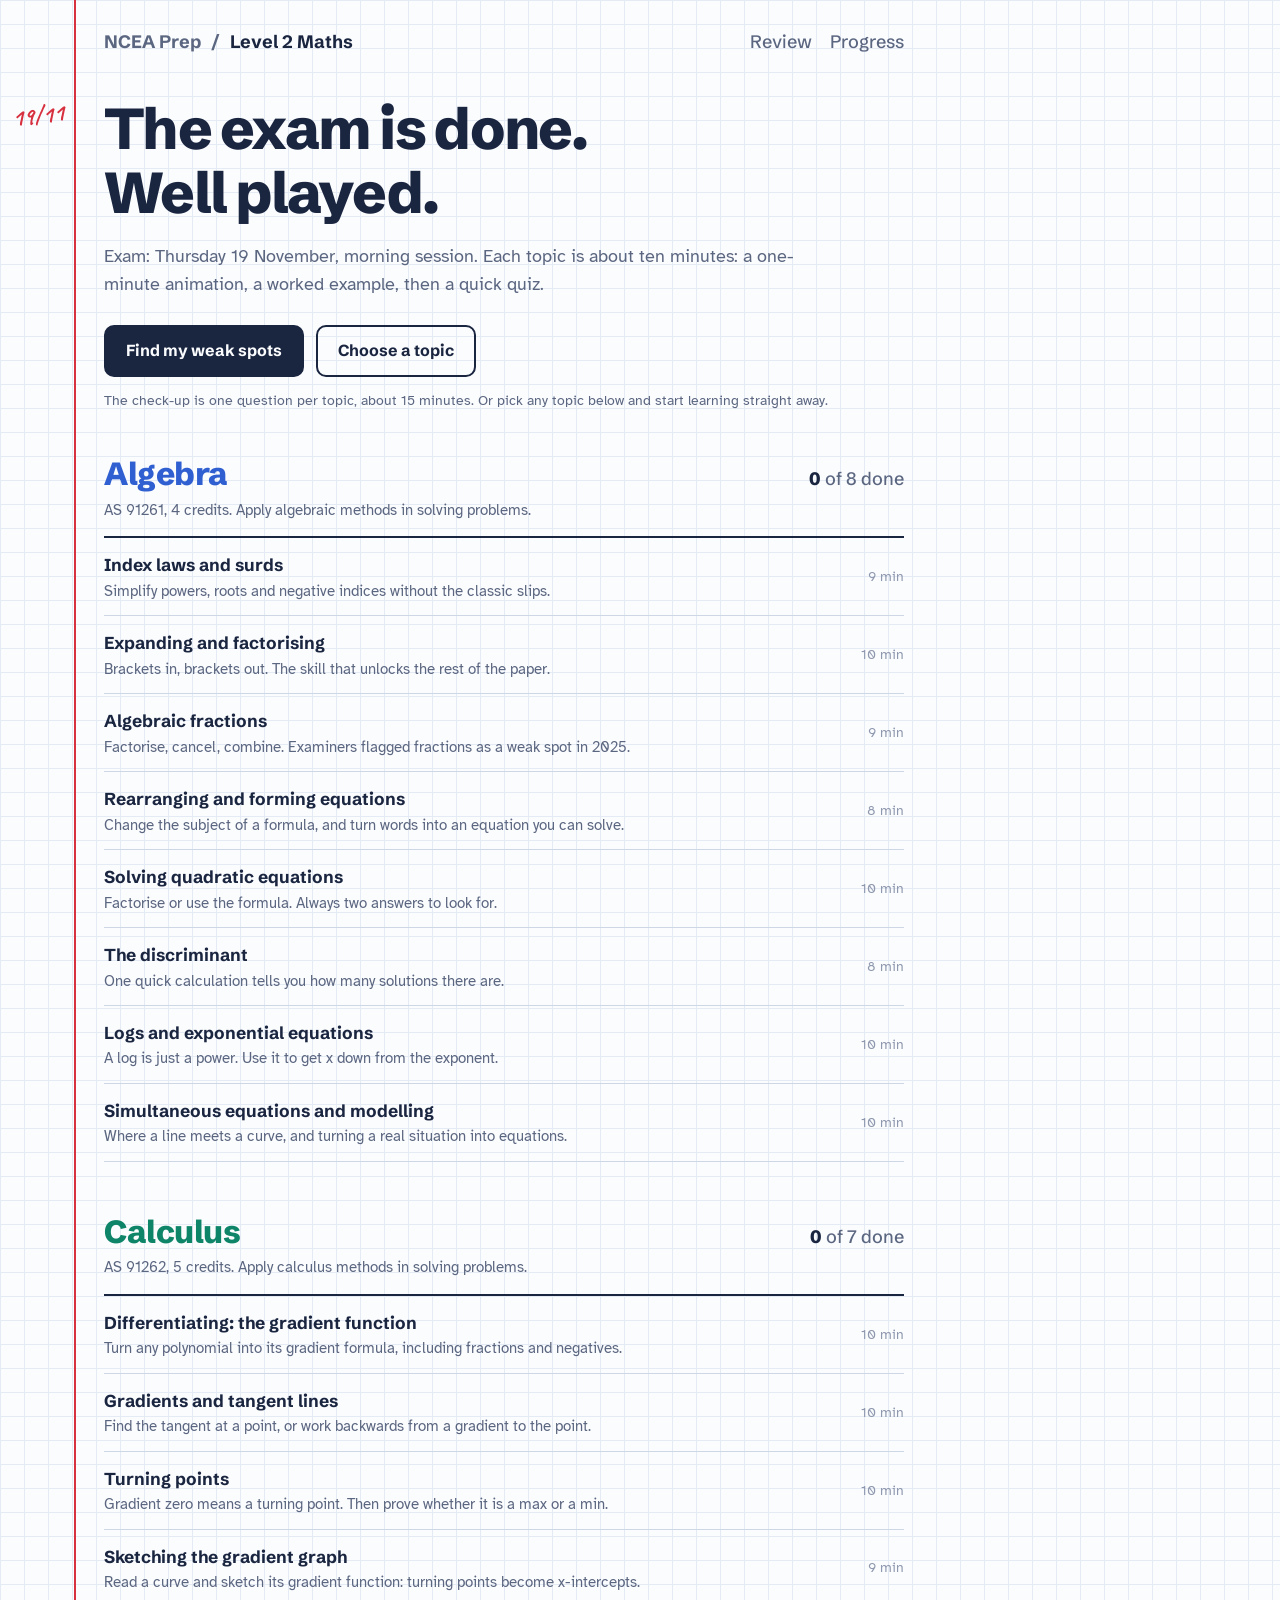
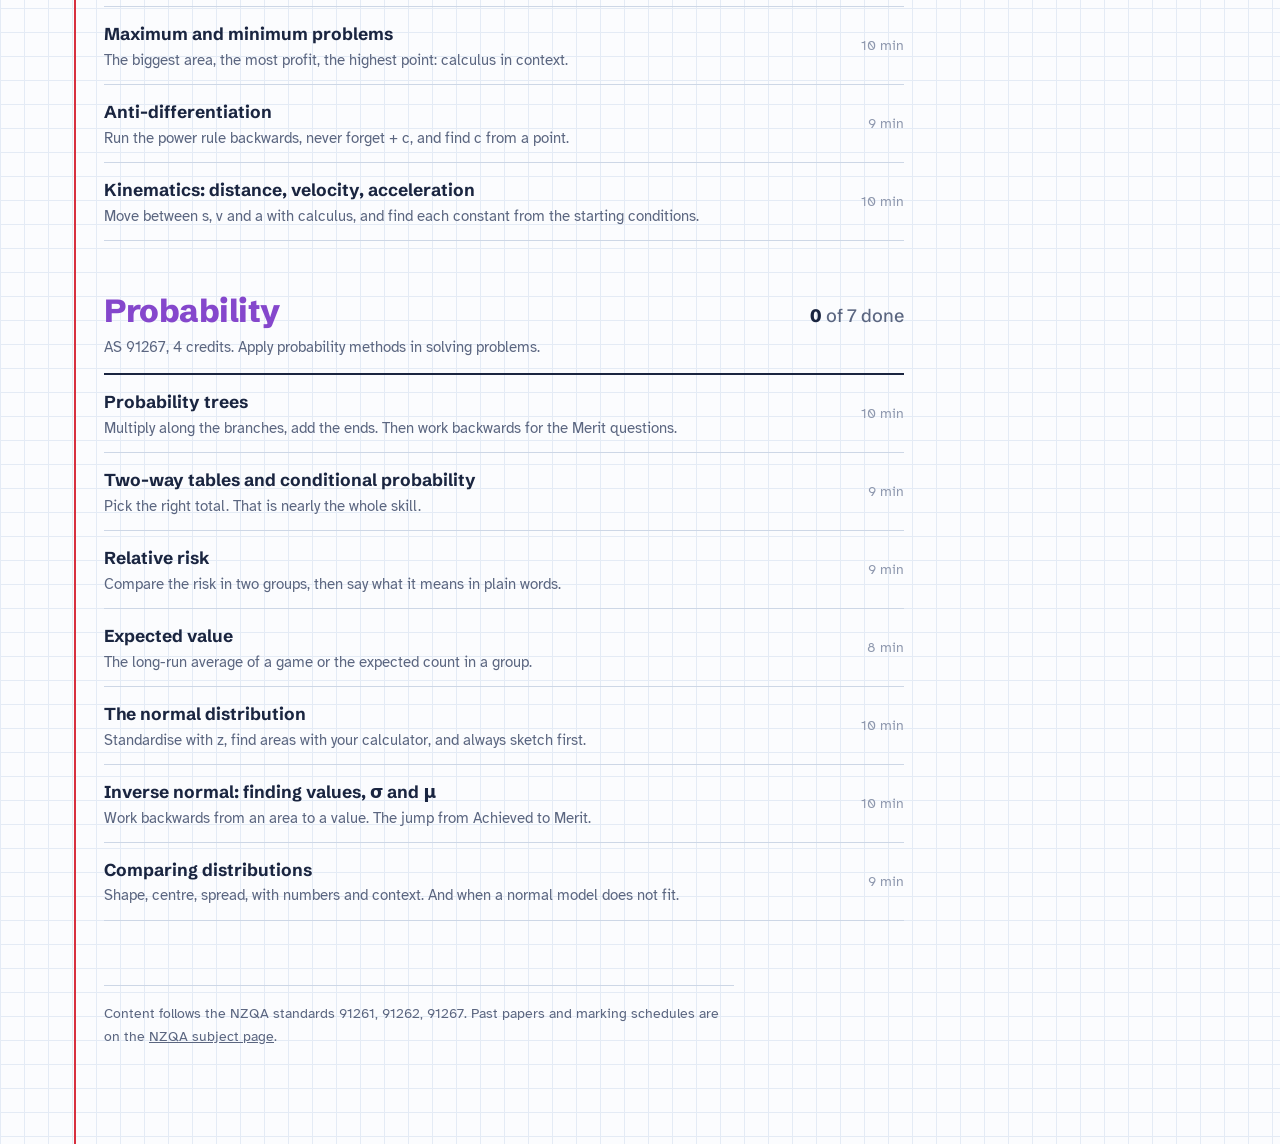
==== maths-l2/index.html @ 58eff3c3 "NCEA Prep: Level 2 Maths revision site Short animated explainers, worked and faded examples, generat" ====
<!doctype html>
<html lang="en-NZ">
<head>
<meta charset="utf-8">
<meta name="viewport" content="width=device-width, initial-scale=1">
<title>Level 2 Maths | NCEA Prep</title>
<meta name="description" content="Short animated lessons and quick quizzes for the NCEA Level 2 Mathematics and Statistics exam: algebra, calculus and probability.">
<link rel="icon" href="data:image/svg+xml,%3Csvg xmlns='http://www.w3.org/2000/svg' viewBox='0 0 64 64'%3E%3Crect width='64' height='64' rx='14' fill='%23FBFCFE'/%3E%3Cpath d='M14 0v64' stroke='%23D7303F' stroke-width='4'/%3E%3Cpath d='M22 34l9 10 19-24' fill='none' stroke='%23D7303F' stroke-width='6' stroke-linecap='round' stroke-linejoin='round'/%3E%3C/svg%3E">
<link rel="stylesheet" href="../shared/vendor/katex/katex.min.css">
<link rel="stylesheet" href="../shared/css/base.css">
<link rel="stylesheet" href="../shared/css/app.css">
</head>
<body>
<div id="app"><div class="page"><p class="muted">Loading…</p></div></div>
<noscript><div class="page"><p>This site needs JavaScript turned on.</p></div></noscript>
<script src="../shared/vendor/katex/katex.min.js"></script>
<script src="../shared/vendor/katex/auto-render.min.js"></script>
<script src="../shared/js/core.js"></script>
<script src="../shared/js/player.js"></script>
<script src="../shared/js/quiz.js"></script>
<script src="../shared/js/app.js"></script>
<script src="js/algebra.js"></script>
<script src="js/calculus.js"></script>
<script src="js/probability.js"></script>
<script src="js/config.js"></script>
</body>
</html>
---- shared/css/base.css ----
/* NCEA Prep — exercise-book design.
   Squared paper, a red margin, red-pen marking, a highlighter for the step that matters. */
@font-face { font-family: "Schibsted"; src: url(../vendor/fonts/schibsted-grotesk-latin-500-normal.woff2) format("woff2"); font-weight: 500; font-display: swap; }
@font-face { font-family: "Schibsted"; src: url(../vendor/fonts/schibsted-grotesk-latin-700-normal.woff2) format("woff2"); font-weight: 700; font-display: swap; }
@font-face { font-family: "Schibsted"; src: url(../vendor/fonts/schibsted-grotesk-latin-800-normal.woff2) format("woff2"); font-weight: 800; font-display: swap; }
@font-face { font-family: "Atkinson"; src: url(../vendor/fonts/atkinson-hyperlegible-latin-400-normal.woff2) format("woff2"); font-weight: 400; font-display: swap; }
@font-face { font-family: "Atkinson"; src: url(../vendor/fonts/atkinson-hyperlegible-latin-700-normal.woff2) format("woff2"); font-weight: 700; font-display: swap; }
@font-face { font-family: "Pen"; src: url(../vendor/fonts/caveat-latin-500-normal.woff2) format("woff2"); font-weight: 500; font-display: swap; }
@font-face { font-family: "Pen"; src: url(../vendor/fonts/caveat-latin-700-normal.woff2) format("woff2"); font-weight: 700; font-display: swap; }

:root {
  --paper: #FBFCFE; --grid: #E4EBF5; --ink: #1A2540; --muted: #5B6680; --faint: #8E98AE;
  --pen: #D7303F; --hl: #FFE45E; --hl-ink: #1A2540; --line: #CDD7E6; --sheet: #FFFFFF;
  --ok: #138A5B; --alg: #2F5FD0; --calc: #0E8468; --prob: #8547CC;
  --c1: #2F5FD0; --c2: #E06A1B; --c3: #0E8468; --c4: #8547CC;
  --sq: 24px; --margin: 76px;
  --f-head: "Schibsted", "Avenir Next", "Segoe UI", system-ui, sans-serif;
  --f-body: "Atkinson", "Segoe UI", system-ui, sans-serif;
  --f-pen: "Pen", "Comic Sans MS", cursive;
  color-scheme: light;
}
@media (prefers-color-scheme: dark) { :root:not([data-theme="light"]) {
  --paper: #121826; --grid: #1B2436; --ink: #E8EDF6; --muted: #9AA6BD; --faint: #6D7891;
  --pen: #FF6B78; --hl: rgba(255, 222, 80, .30); --hl-ink: #FFF3BF; --line: #2A3650; --sheet: #172033;
  --ok: #42C68E; --alg: #7FA2FF; --calc: #3FCBA6; --prob: #B98CFF;
  --c1: #7FA2FF; --c2: #FF9A55; --c3: #3FCBA6; --c4: #B98CFF; color-scheme: dark; } }
:root[data-theme="dark"] {
  --paper: #121826; --grid: #1B2436; --ink: #E8EDF6; --muted: #9AA6BD; --faint: #6D7891;
  --pen: #FF6B78; --hl: rgba(255, 222, 80, .30); --hl-ink: #FFF3BF; --line: #2A3650; --sheet: #172033;
  --ok: #42C68E; --alg: #7FA2FF; --calc: #3FCBA6; --prob: #B98CFF;
  --c1: #7FA2FF; --c2: #FF9A55; --c3: #3FCBA6; --c4: #B98CFF; color-scheme: dark; }

* { box-sizing: border-box; }
html { -webkit-text-size-adjust: 100%; }
body {
  margin: 0; color: var(--ink); font: 400 18px/1.6 var(--f-body);
  background-color: var(--paper);
  background-image:
    linear-gradient(90deg, transparent calc(var(--margin) - 2px), var(--pen) calc(var(--margin) - 2px), var(--pen) var(--margin), transparent var(--margin)),
    linear-gradient(var(--grid) 1px, transparent 1px),
    linear-gradient(90deg, var(--grid) 1px, transparent 1px);
  background-size: 100% 100%, var(--sq) var(--sq), var(--sq) var(--sq);
  background-repeat: no-repeat, repeat, repeat;
  overflow-x: hidden;
  background-attachment: local;
  min-height: 100vh;
}
::selection { background: var(--hl); color: var(--hl-ink); }
a { color: inherit; }
h1, h2, h3 { font-family: var(--f-head); line-height: 1.12; margin: 0; letter-spacing: -0.015em; text-wrap: balance; }
h1 { font-weight: 800; font-size: clamp(2.2rem, 5vw, 3.6rem); letter-spacing: -0.03em; }
h2 { font-weight: 800; font-size: clamp(1.5rem, 3vw, 2rem); }
h3 { font-weight: 700; font-size: 1.15rem; }
p { margin: 0; }
button, input { font: inherit; color: inherit; }
:focus-visible { outline: 3px solid var(--alg); outline-offset: 3px; border-radius: 4px; }

/* page frame: content starts just right of the red margin */
.page { padding: 28px 20px 96px calc(var(--margin) + 28px); max-width: calc(var(--margin) + 28px + 820px); }
.page.wide { max-width: calc(var(--margin) + 28px + 1120px); }
@media (max-width: 640px) { :root { --margin: 34px; } .page { padding-left: calc(var(--margin) + 14px); padding-right: 16px; } .topbar { margin-bottom: 28px; font-size: .95rem; } .topbar .crumbs .home, .topbar .crumbs .home + span { display: none; } }

.topbar { display: flex; flex-wrap: wrap; align-items: center; justify-content: space-between; gap: 8px 16px; margin-bottom: 40px; font-family: var(--f-head); font-weight: 700; }
.topbar a { text-decoration: none; }
.topbar .crumbs { display: flex; gap: 10px; align-items: center; color: var(--muted); }
.topbar .crumbs a:hover { color: var(--ink); }
.topbar .crumbs b { color: var(--ink); }
.topbar .right { display: flex; gap: 18px; align-items: center; font-weight: 500; color: var(--muted); }
.topbar .right a:hover { color: var(--ink); }

/* red-pen annotations: the one bold thing */
.pen { font-family: var(--f-pen); color: var(--pen); font-weight: 700; font-size: 1.35em; line-height: 1.1; }
.margin-mark { position: absolute; left: calc(-1 * var(--margin) - 28px); width: var(--margin); text-align: center; font-family: var(--f-pen); font-weight: 700; color: var(--pen); font-size: 1.6rem; line-height: 1; }
@media (max-width: 640px) { .margin-mark { left: calc(-1 * var(--margin) - 14px); font-size: 1.2rem; } }
.hl { background: linear-gradient(transparent 12%, var(--hl) 12%, var(--hl) 88%, transparent 88%); color: var(--hl-ink); padding: 0 .15em; border-radius: 2px; }

/* buttons */
.btn { display: inline-flex; align-items: center; gap: .5em; border: 2px solid var(--ink); background: var(--ink); color: var(--paper); font-family: var(--f-head); font-weight: 700; font-size: 1rem; padding: .7em 1.25em; border-radius: 10px; cursor: pointer; text-decoration: none; transition: transform .08s ease; }
.btn:hover { transform: translateY(-1px); }
.btn:active { transform: translateY(1px); }
.btn.ghost { background: transparent; color: var(--ink); }
.btn.small { padding: .45em .9em; font-size: .92rem; border-radius: 8px; }
.btn[disabled] { opacity: .45; cursor: default; transform: none; }
.linkbtn { background: none; border: 0; padding: 0; color: var(--muted); text-decoration: underline; text-underline-offset: 3px; cursor: pointer; font-size: .95rem; }
.linkbtn:hover { color: var(--ink); }

/* sheets of paper laid on the book */
.sheet { background: var(--sheet); border: 1px solid var(--line); border-radius: 14px; box-shadow: 0 1px 0 var(--line), 0 10px 30px -18px rgba(26, 37, 64, .35); }

.muted { color: var(--muted); }
.small { font-size: .9rem; }
.stack > * + * { margin-top: 16px; }
.row { display: flex; gap: 12px; align-items: center; flex-wrap: wrap; }
.spacer { flex: 1; }
.visually-hidden { position: absolute !important; width: 1px; height: 1px; overflow: hidden; clip: rect(0 0 0 0); white-space: nowrap; }

.katex { font-size: 1.08em; }
.katex-display { margin: .6em 0; overflow-x: auto; overflow-y: hidden; padding: 2px 0; }

@media (prefers-reduced-motion: reduce) { *, *::before, *::after { transition-duration: .01ms !important; animation-duration: .01ms !important; } }
---- shared/css/app.css ----
/* Components for the subject app. Builds on base.css tokens. */

/* hero */
.hero { position: relative; margin: 8px 0 44px; }
.hero h1 { max-width: 16ch; }
.hero .lede { margin-top: 16px; max-width: 58ch; font-size: 1.12rem; color: var(--muted); }
.hero .date { top: 6px; transform: rotate(-6deg); font-size: 1.5rem; }
@media (max-width: 640px) { .hero .date { display: none; } }
.actions { display: flex; flex-wrap: wrap; gap: 12px; margin: 26px 0 12px; }
.lede { color: var(--muted); max-width: 60ch; }
.badge { display: inline-block; min-width: 1.4em; padding: 0 .4em; border-radius: 99px; background: var(--pen); color: #fff; font-size: .78rem; text-align: center; line-height: 1.5; }

.how { padding: 22px 26px; margin-bottom: 44px; }
.how h3 { margin-bottom: 10px; }
.steps5 { margin: 0; padding-left: 1.3em; display: grid; gap: 4px; }
.steps5 li::marker { font-family: var(--f-head); font-weight: 800; color: var(--muted); }

/* standards + unit list */
.std { margin: 0 0 52px; }
.std-head { display: grid; grid-template-columns: 1fr auto; align-items: baseline; gap: 4px 16px; margin-bottom: 14px; }
.std-head h2 { color: var(--sc, var(--ink)); }
.std-head .muted { grid-column: 1 / -1; font-size: .95rem; }
.std-head .std-count { grid-row: 1; grid-column: 2; color: var(--muted); font-family: var(--f-head); font-weight: 500; }
.std-head .std-count b { color: var(--ink); font-weight: 800; }
.std > h2 { margin-bottom: 8px; }
.std > p.muted { margin-bottom: 12px; }
.units { list-style: none; margin: 0; padding: 0; border-top: 2px solid var(--ink); }
.unit-row { position: relative; display: grid; grid-template-columns: 1fr auto; align-items: center; gap: 16px; border-bottom: 1px solid var(--line); }
.unit-row a { display: block; padding: 13px 0; text-decoration: none; }
.unit-row .ut { display: block; font-family: var(--f-head); font-weight: 700; font-size: 1.08rem; }
.unit-row .ub { display: block; color: var(--muted); font-size: .95rem; line-height: 1.4; margin-top: 2px; }
.unit-row a:hover .ut { color: var(--sc, var(--alg)); text-decoration: underline; text-decoration-thickness: 2px; text-underline-offset: 3px; }
.unit-row .us { font-size: .9rem; color: var(--faint); white-space: nowrap; }
.unit-row.is-done .us { color: var(--ok); font-weight: 700; }
.unit-row.is-weak .us { color: var(--pen); font-weight: 700; }
.unit-row.is-started .us { color: var(--ink); }
.unit-row .margin-mark { top: 50%; transform: translateY(-50%) rotate(-4deg); }

.foot { margin-top: 64px; padding-top: 16px; border-top: 1px solid var(--line); max-width: 70ch; }

/* unit page */
.unit-head { position: relative; margin: 0 0 28px; }
.unit-head .std-tag { font-family: var(--f-head); font-weight: 700; color: var(--sc, var(--muted)); margin-bottom: 6px; }
.unit-head h1 { font-size: clamp(2rem, 4.4vw, 3rem); }
.unit-head .lede { margin-top: 10px; font-size: 1.08rem; }
.tabs { list-style: none; padding: 0; margin: 26px 0 0; display: flex; flex-wrap: wrap; gap: 6px; }
.tabs a { display: inline-flex; align-items: center; gap: 8px; padding: 7px 14px 7px 8px; border-radius: 99px; text-decoration: none; font-family: var(--f-head); font-weight: 700; font-size: .95rem; color: var(--muted); border: 1.5px solid transparent; }
.tabs a:hover { color: var(--ink); border-color: var(--line); }
.tabs a.on { color: var(--ink); border-color: var(--ink); background: var(--sheet); }
.tabs .tn { display: inline-grid; place-items: center; width: 24px; height: 24px; border-radius: 50%; background: var(--grid); color: var(--ink); font-size: .82rem; }
.tabs a.on .tn { background: var(--sc, var(--ink)); color: #fff; }
.tabs a.done .tn { background: transparent; color: var(--pen); font-family: var(--f-pen); font-size: 1.3rem; }
.panel { margin-top: 8px; }
.after { margin-top: 22px; }
.intro { margin-bottom: 14px; }

/* explainer player */
.player { background: var(--sheet); border: 1px solid var(--line); border-radius: 16px; overflow: hidden; box-shadow: 0 18px 40px -26px rgba(26, 37, 64, .45); }
.stage { display: grid; grid-template-columns: minmax(0, 1.45fr) minmax(0, 1fr); min-height: 420px; }
.viz { position: relative; border-right: 1px solid var(--line); background-image: linear-gradient(var(--grid) 1px, transparent 1px), linear-gradient(90deg, var(--grid) 1px, transparent 1px); background-size: 20px 20px; background-position: -1px -1px; }
.viz canvas { position: absolute; inset: 0; width: 100%; height: 100%; display: block; }
.board { position: absolute; inset: 0; padding: 28px 40px; display: none; flex-direction: column; justify-content: center; gap: 2px; overflow: hidden; }
.player.is-board .board { display: flex; }
.player.is-board canvas { display: none; }
.bline { display: grid; grid-template-columns: auto 1fr; align-items: center; gap: 14px; opacity: 0; transform: translateY(6px); transition: opacity .45s ease, transform .45s ease; position: relative; }
.bline.on { opacity: 1; transform: none; }
.bline .m { font-size: clamp(1.15rem, 2.1vw, 1.6rem); }
.bline .m .katex-display { margin: .25em 0; text-align: left; }
.bline .m .katex-display > .katex { text-align: left; }
.bline.big .m { font-size: clamp(1.4rem, 2.7vw, 2.1rem); }
.bline .note { font-size: clamp(1.3rem, 2vw, 1.75rem); transform: rotate(-2deg); white-space: nowrap; }
.bline.hlrow .m .katex-display > .katex { background: linear-gradient(transparent 10%, var(--hl) 10%, var(--hl) 90%, transparent 90%); padding: 0 .3em; border-radius: 3px; }
.bline.wrong .m { position: relative; color: var(--muted); }
.bline.wrong .m::after { content: ""; position: absolute; left: -4px; right: -4px; top: 52%; height: 3px; background: var(--pen); border-radius: 2px; transform: scaleX(0) rotate(-2deg); transform-origin: left; transition: transform .5s ease .7s; }
.bline.wrong.on .m::after { transform: scaleX(1) rotate(-2deg); }
.card { padding: 30px 30px 26px; display: flex; flex-direction: column; gap: 14px; justify-content: center; font-size: 1.06rem; }
.card h2 { font-size: clamp(1.35rem, 2.4vw, 1.75rem); }
.card .beat { opacity: 0; transform: translateY(6px); transition: opacity .45s ease, transform .45s ease; }
.card .beat.on { opacity: 1; transform: none; }
.card .pen { font-size: 1.55rem; }
.card .eq { font-size: 1.1rem; padding: 8px 12px; background: var(--paper); border: 1px dashed var(--line); border-radius: 8px; }
.controls { display: flex; align-items: center; gap: 8px; padding: 10px 14px; border-top: 1px solid var(--line); }
.ctl { width: 40px; height: 40px; display: grid; place-items: center; border-radius: 50%; border: 1.5px solid var(--line); background: var(--sheet); cursor: pointer; }
.ctl:hover:not([disabled]) { border-color: var(--ink); }
.ctl[disabled] { opacity: .35; cursor: default; }
.ctl svg { width: 20px; height: 20px; fill: none; stroke: var(--ink); stroke-width: 2.4; stroke-linecap: round; stroke-linejoin: round; }
.ctl.play { width: 48px; height: 48px; background: var(--ink); border-color: var(--ink); }
.ctl.play svg { fill: var(--paper); stroke: none; }
.ctl.play .i-again { fill: none; stroke: var(--paper); }
.ctl.play .i-pause, .ctl.play .i-again, .ctl.play.is-playing .i-play, .ctl.play.is-done .i-play { display: none; }
.ctl.play.is-playing .i-pause { display: block; }
.ctl.play.is-done .i-again { display: block; }
.bar { flex: 1; display: flex; gap: 4px; height: 22px; align-items: center; cursor: pointer; margin: 0 6px; }
.bar i { display: block; height: 6px; background: var(--grid); border-radius: 3px; overflow: hidden; }
.bar b { display: block; height: 100%; width: 0; background: var(--sc, var(--ink)); }
.clock { font-variant-numeric: tabular-nums; color: var(--muted); font-size: .88rem; min-width: 7.5ch; text-align: right; }
@media (max-width: 820px) { .stage { grid-template-columns: 1fr; } .viz { min-height: 300px; border-right: 0; border-bottom: 1px solid var(--line); } .card { padding: 20px; } }

/* worked example */
.example { padding: 26px 30px; }
.ex-problem { font-size: 1.12rem; padding-bottom: 14px; border-bottom: 1px dashed var(--line); margin-bottom: 8px; }
.ex-steps { list-style: none; margin: 0 0 18px; padding: 0; counter-reset: s; }
.ex-step { position: relative; display: grid; grid-template-columns: 1fr auto; gap: 16px; align-items: center; padding: 8px 0 8px 40px; counter-increment: s; opacity: 0; transform: translateY(6px); transition: opacity .4s ease, transform .4s ease; }
.ex-step.on { opacity: 1; transform: none; }
.ex-step::before { content: counter(s); position: absolute; left: 0; top: 50%; transform: translateY(-50%); width: 26px; height: 26px; border-radius: 50%; display: grid; place-items: center; font: 800 .8rem var(--f-head); background: var(--grid); }
.ex-step .note { font-size: 1.45rem; transform: rotate(-2deg); max-width: 15ch; text-align: right; }
.ex-step .m .katex-display { text-align: left; margin: .2em 0; }
.ex-step .m .katex-display > .katex { text-align: left; }
@media (max-width: 640px) { .ex-step { grid-template-columns: 1fr; } .ex-step .note { text-align: left; } .example { padding: 20px; } }

/* questions */
.q { position: relative; padding: 24px 28px 22px; }
.q-label { font-family: var(--f-head); font-weight: 700; color: var(--muted); margin-bottom: 10px; font-size: .95rem; }
.q-prompt { font-size: 1.14rem; }
.q-prompt p + p { margin-top: 8px; }
.q-fig { margin: 16px 0 4px; }
.q-fig .fig { width: 100%; max-width: 460px; height: auto; display: block; }
.fig .g { stroke: var(--grid); stroke-width: 1; }
.fig .ax { stroke: var(--muted); stroke-width: 1.5; }
.fig .tl { fill: var(--faint); font: 500 12px var(--f-body); }
.fig .cv { fill: none; stroke-width: 3; stroke-linecap: round; }
.fig .pt { fill: var(--pen); stroke: var(--sheet); stroke-width: 2; }
.fig .pl { fill: var(--ink); font: 700 13px var(--f-body); }
.fig .gl { fill: var(--ink); font: 700 13px var(--f-head); }
.fig .bar { opacity: .85; }
.fig .br { stroke: var(--muted); stroke-width: 1.8; }
.fig .nl { fill: var(--ink); font: 700 14px var(--f-body); }
.fig .pp { fill: var(--pen); font: 700 17px var(--f-pen); }
.fig .shade { fill: var(--c2); opacity: .35; }
.twoway { border-collapse: collapse; font-variant-numeric: tabular-nums; margin: 4px 0; }
.twoway th, .twoway td { border: 1px solid var(--line); padding: 7px 14px; text-align: right; }
.twoway thead th { background: var(--paper); font-family: var(--f-head); text-align: right; }
.twoway tbody th { text-align: left; font-family: var(--f-head); background: var(--paper); }
.twoway tr:last-child td, .twoway tr:last-child th, .twoway td:last-child, .twoway th:last-child { font-weight: 700; }
.q-scaffold { margin: 14px 0 6px; padding-left: 1.4em; color: var(--muted); }
.q-scaffold li { padding: 2px 0; }
.q-scaffold li .katex-display { text-align: left; margin: .15em 0; }
.q-scaffold li .katex-display > .katex { text-align: left; }
.q-scaffold li.gap { color: var(--pen); font-family: var(--f-pen); font-size: 1.5rem; font-weight: 700; }
.q-answer { margin-top: 18px; }
.numform { display: flex; gap: 10px; flex-wrap: wrap; }
.numin { flex: 1 1 220px; max-width: 340px; padding: .65em .9em; font-size: 1.15rem; border: 2px solid var(--line); border-radius: 10px; background: var(--paper); font-variant-numeric: tabular-nums; }
.numin:focus { outline: none; border-color: var(--sc, var(--alg)); }
.fmt { color: var(--faint); font-size: .88rem; margin-top: 8px; }
.skip { margin-top: 12px; display: inline-block; }
.choices { display: grid; gap: 10px; }
.choice { display: flex; align-items: center; gap: 14px; text-align: left; padding: 12px 14px; border: 2px solid var(--line); border-radius: 12px; background: var(--paper); cursor: pointer; font-size: 1.05rem; transition: border-color .12s; }
.choice:hover:not([disabled]) { border-color: var(--ink); }
.choice .key { flex: none; width: 30px; height: 30px; border-radius: 50%; display: grid; place-items: center; background: var(--grid); font: 800 .85rem var(--f-head); }
.choice.picked { border-color: var(--pen); }
.choice.right { border-color: var(--ok); background: color-mix(in srgb, var(--ok) 10%, var(--paper)); }
.choice.right .key { background: var(--ok); color: #fff; }
.choice.struck span:last-child { text-decoration: line-through; text-decoration-color: var(--pen); }
.choice[disabled] { cursor: default; }
.choice .fig { width: 100%; max-width: 260px; height: auto; display: block; }
.choices.pics { grid-template-columns: repeat(2, minmax(0, 1fr)); }
.choices.pics .choice { align-items: flex-start; padding: 10px; }
.choices.pics .choice > span:last-child { flex: 1; min-width: 0; }
@media (max-width: 560px) { .choices.pics { grid-template-columns: 1fr; } }
.q-feedback { margin-top: 16px; }
.q-feedback:empty { display: none; }
.q-feedback .big { font-size: 1.8rem; }
.q-feedback .why { margin-top: 6px; max-width: 62ch; }
.q-feedback .ansline { margin-top: 6px; font-weight: 700; }
.q-feedback .sol { margin-top: 12px; padding: 12px 16px 12px 8px; background: var(--paper); border-left: 3px solid var(--pen); border-radius: 0 8px 8px 0; }
.q-feedback .sol ol { margin: 0; padding-left: 2em; }
.q-feedback .sol li { padding: 2px 0; }
.q-feedback .warn { color: var(--pen); }
.q-next { margin-top: 16px; }
.q-mark { position: absolute; right: 22px; top: 18px; pointer-events: none; }
.q-mark svg { width: 64px; height: 50px; fill: none; stroke: var(--pen); stroke-width: 5; stroke-linecap: round; stroke-linejoin: round; }
.q-mark .cross { width: 46px; height: 46px; }
.q-mark path { stroke-dasharray: 120; stroke-dashoffset: 120; animation: draw .45s ease-out forwards; }
.q-mark .cross path:nth-child(2) { animation-delay: .2s; }
@keyframes draw { to { stroke-dashoffset: 0; } }
@media (max-width: 640px) { .q { padding: 20px 18px; } .q-mark { right: 10px; top: 10px; transform: scale(.75); transform-origin: top right; } }

.pips { display: flex; gap: 6px; margin: 0 0 14px; }
.pips i { width: 34px; height: 8px; border-radius: 4px; background: var(--grid); }
.pips i.now { background: var(--ink); }
.pips i.ok { background: var(--ok); }
.pips i.no { background: var(--pen); }

.result { padding: 30px; text-align: left; }
.result .score { font-size: 4.6rem; line-height: 1; transform: rotate(-4deg); display: inline-block; margin-bottom: 10px; }
.result .score span { font-size: .5em; }
.result h2 { margin-bottom: 6px; }

/* exam tips */
.tips { padding: 24px 30px; }
.tips ul { margin: 0; padding-left: 1.1em; display: grid; gap: 12px; }
.tips li::marker { color: var(--pen); }
.tips .pen { font-size: 1.35rem; }

/* check-up */
.diag-setup { padding: 24px 28px; display: grid; gap: 14px; max-width: 640px; }
.check { display: flex; gap: 12px; align-items: center; cursor: pointer; padding: 10px 12px; border: 1.5px solid var(--line); border-radius: 10px; background: var(--paper); }
.check input { width: 20px; height: 20px; accent-color: var(--ink); }
.dbar { height: 8px; background: var(--grid); border-radius: 4px; margin-bottom: 18px; overflow: hidden; }
.dbar i { display: block; height: 100%; width: 0; background: var(--ink); transition: width .3s ease; }
.q.diag .q-feedback .big { font-size: 1.5rem; }
.diag-run .row { margin-top: 16px; }

/* progress + report */
.share { padding: 22px 26px; margin-bottom: 36px; max-width: 640px; }
.share h3 { margin-bottom: 4px; }
.share .row { margin-top: 14px; }
.stats { display: grid; grid-template-columns: repeat(auto-fit, minmax(150px, 1fr)); gap: 0; margin: 0 0 40px; border-top: 2px solid var(--ink); border-bottom: 1px solid var(--line); }
.stats div { padding: 14px 16px 14px 0; }
.stats b { display: block; font: 800 1.6rem var(--f-head); }
.stats span { color: var(--muted); font-size: .92rem; }
.meter { height: 10px; background: var(--grid); border-radius: 5px; overflow: hidden; margin: 0 0 12px; }
.meter i { display: block; height: 100%; background: var(--sc, var(--ink)); }
.rep { width: 100%; border-collapse: collapse; font-size: .97rem; }
.rep th { text-align: left; color: var(--muted); font-weight: 700; font-family: var(--f-head); font-size: .88rem; padding: 6px 8px 6px 0; border-bottom: 2px solid var(--ink); }
.rep td { padding: 8px 8px 8px 0; border-bottom: 1px solid var(--line); }
.rep tr.is-done td:nth-child(2) { color: var(--ok); font-weight: 700; }
.rep tr.is-weak td:nth-child(2) { color: var(--pen); font-weight: 700; }
.rep td:nth-child(n+3), .rep th:nth-child(n+3) { text-align: right; font-variant-numeric: tabular-nums; }
.note-box { padding: 12px 16px; border-left: 3px solid var(--pen); background: var(--sheet); margin-bottom: 30px; }
@media (max-width: 640px) { .rep th:nth-child(4), .rep td:nth-child(4) { display: none; } }

/* subject hub */
.hub h1 { max-width: 14ch; }
.subjects { list-style: none; padding: 0; margin: 36px 0 0; border-top: 2px solid var(--ink); }
.subjects li { border-bottom: 1px solid var(--line); }
.subjects a { display: grid; grid-template-columns: 1fr auto; gap: 4px 16px; padding: 18px 0; text-decoration: none; }
.subjects .t { font: 800 1.5rem var(--f-head); }
.subjects .d { color: var(--muted); grid-column: 1; }
.subjects .w { grid-row: 1 / 3; grid-column: 2; align-self: center; font-family: var(--f-pen); color: var(--pen); font-size: 1.5rem; font-weight: 700; }
.subjects a:hover .t { text-decoration: underline; text-underline-offset: 4px; }
.subjects .soon .t { color: var(--faint); }
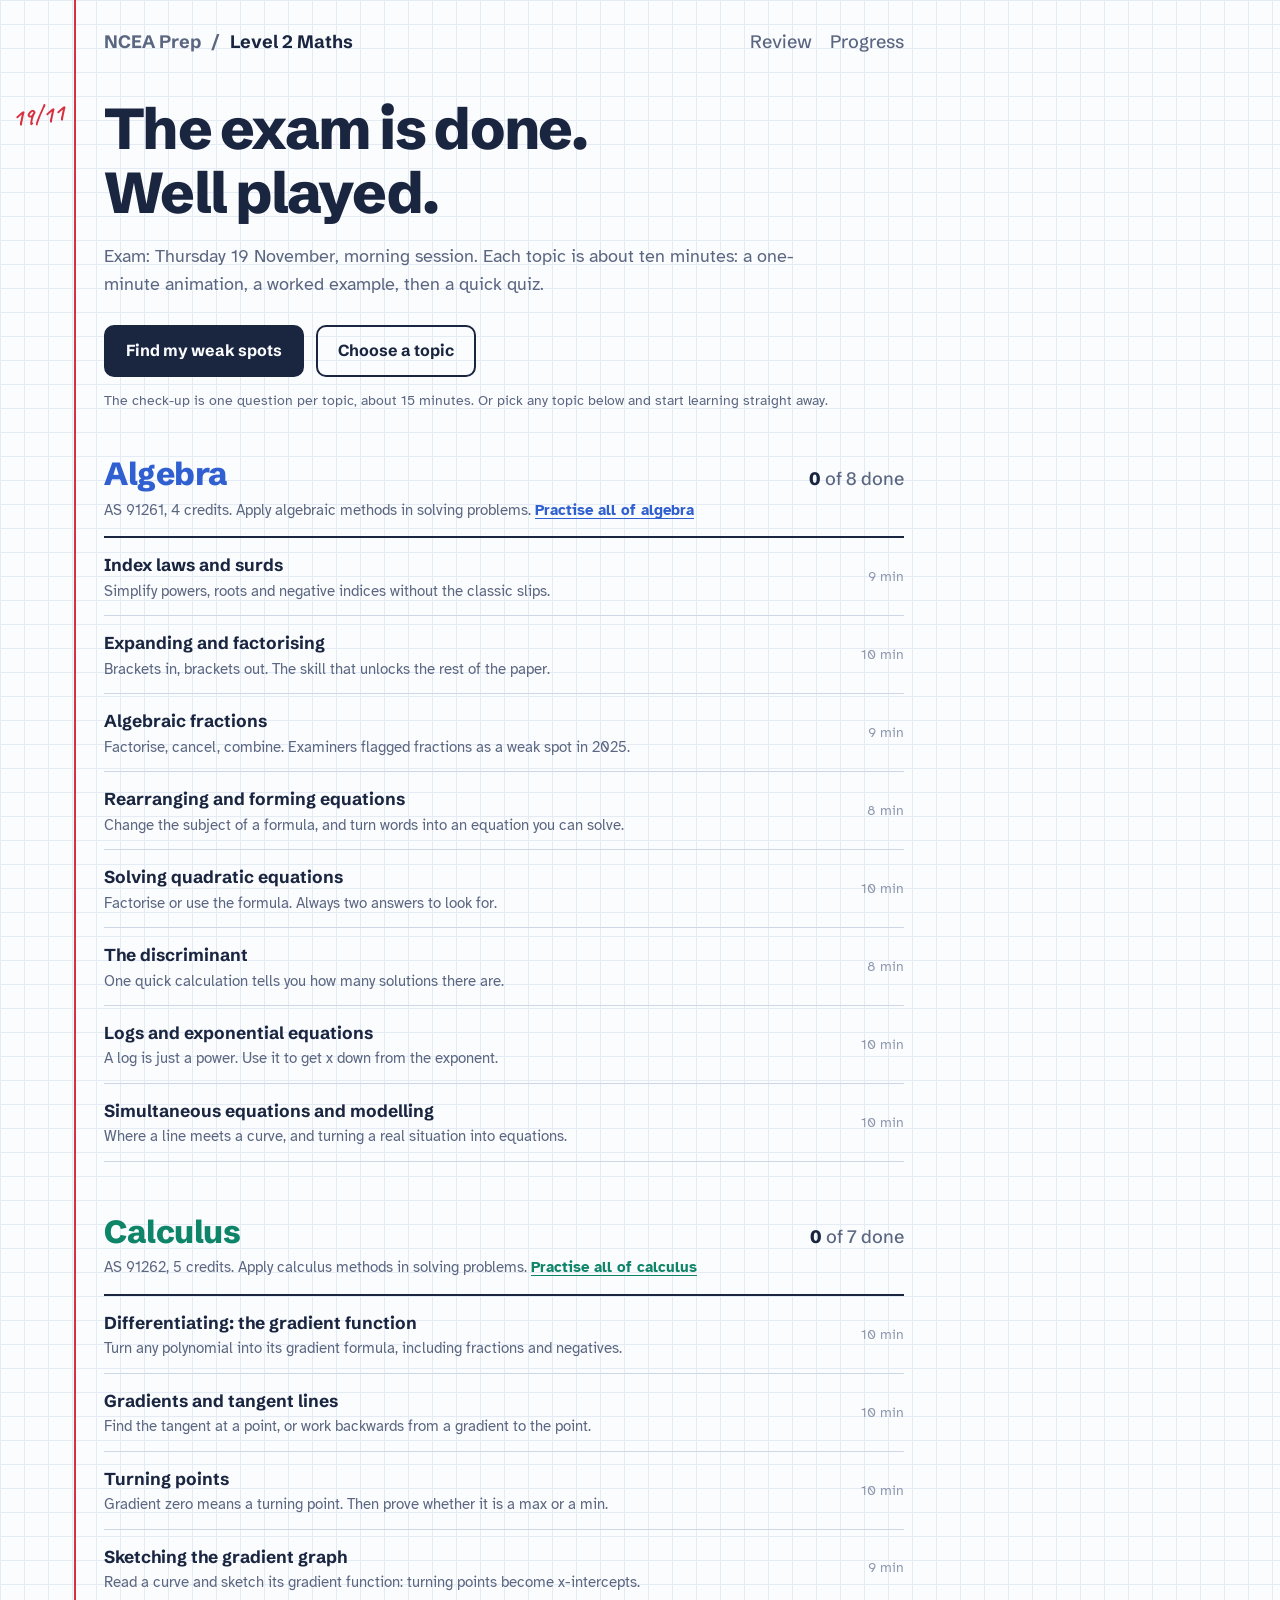
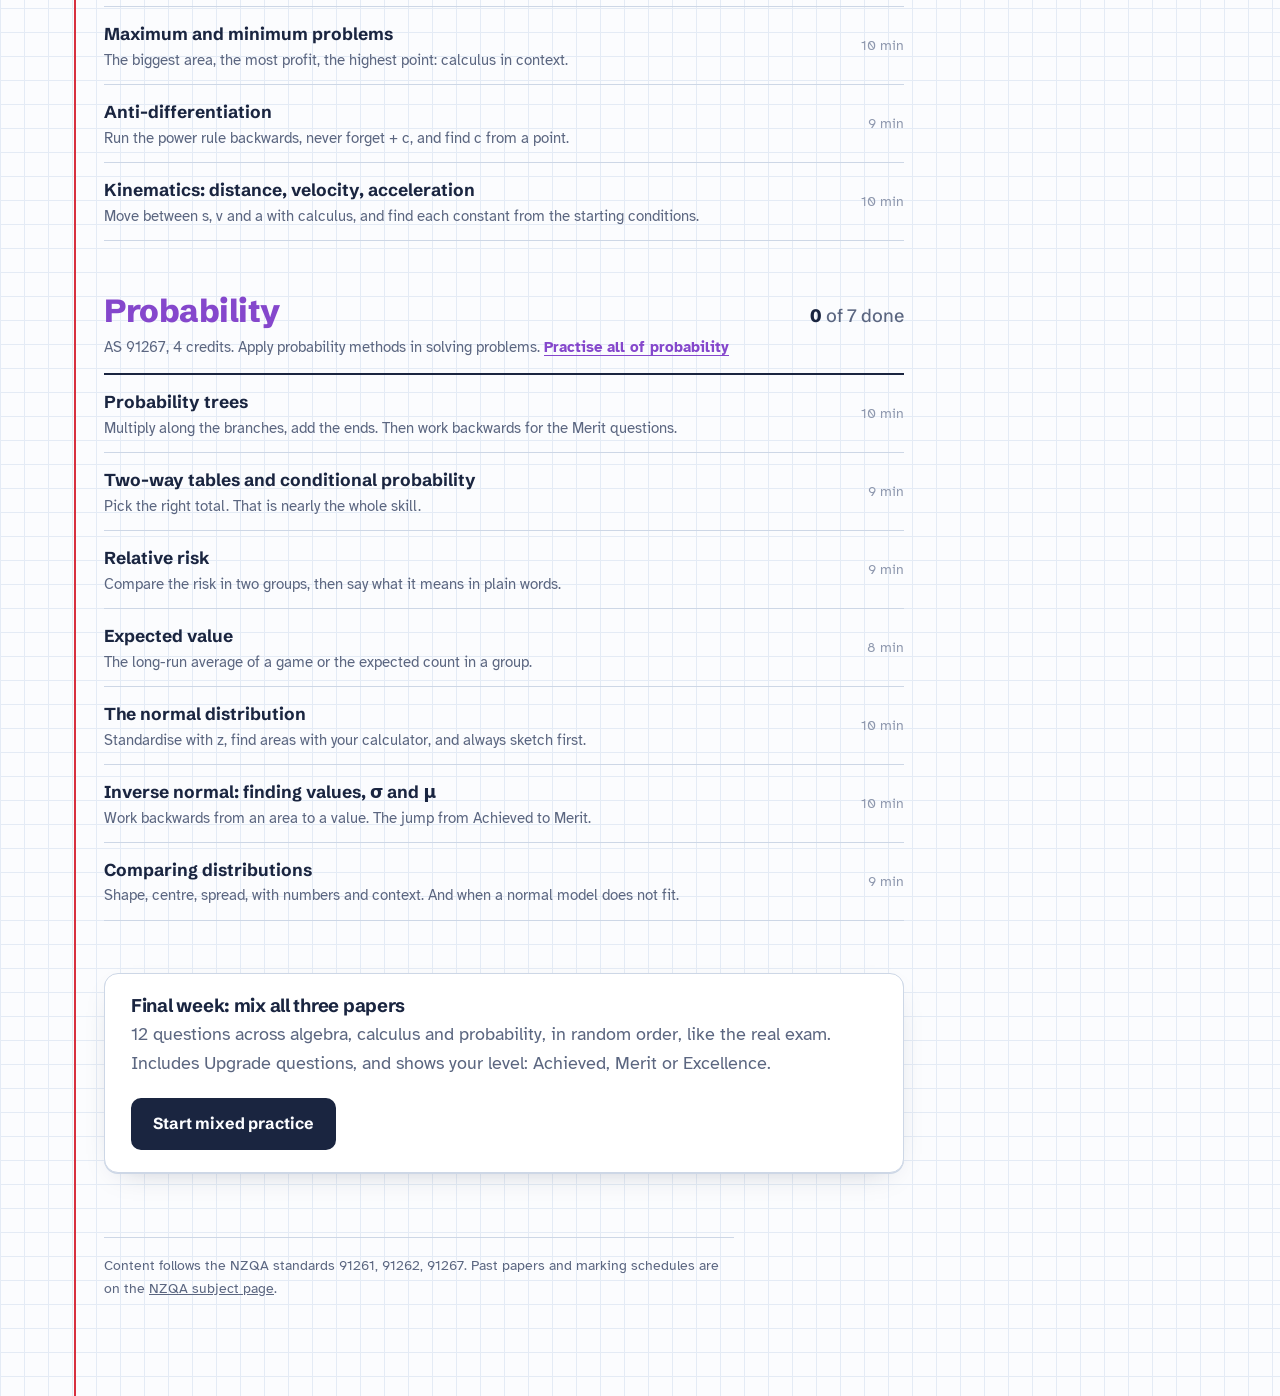
==== commit c1e8f469: "Add Aim higher ladders, Upgrade questions and NCEA level profiles - Aim higher: a sixth step in ever" ====
--- a/maths-l2/index.html
+++ b/maths-l2/index.html
@@ -22,6 +22,7 @@
 <script src="js/algebra.js"></script>
 <script src="js/calculus.js"></script>
 <script src="js/probability.js"></script>
+<script src="js/ladders.js"></script>
 <script src="js/config.js"></script>
 </body>
 </html>
--- a/shared/css/app.css
+++ b/shared/css/app.css
@@ -36,6 +36,9 @@
 .unit-row.is-started .us { color: var(--ink); }
 .unit-row .margin-mark { top: 50%; transform: translateY(-50%) rotate(-4deg); }
 
+.practise { color: var(--sc, var(--ink)); font-weight: 700; text-decoration: underline; text-underline-offset: 3px; white-space: nowrap; }
+.mixed { display: flex; gap: 20px; align-items: center; justify-content: space-between; flex-wrap: wrap; padding: 22px 26px; }
+.mixed h3 { margin-bottom: 4px; }
 .foot { margin-top: 64px; padding-top: 16px; border-top: 1px solid var(--line); max-width: 70ch; }
 
 /* unit page */
@@ -71,6 +74,7 @@
 .bline .note { font-size: clamp(1.3rem, 2vw, 1.75rem); transform: rotate(-2deg); white-space: nowrap; }
 .bline.hlrow .m .katex-display > .katex { background: linear-gradient(transparent 10%, var(--hl) 10%, var(--hl) 90%, transparent 90%); padding: 0 .3em; border-radius: 3px; }
 .bline.wrong .m { position: relative; color: var(--muted); }
+.bline .bq { font-size: clamp(1.05rem, 1.9vw, 1.4rem); font-family: var(--f-body); }
 .bline.wrong .m::after { content: ""; position: absolute; left: -4px; right: -4px; top: 52%; height: 3px; background: var(--pen); border-radius: 2px; transform: scaleX(0) rotate(-2deg); transform-origin: left; transition: transform .5s ease .7s; }
 .bline.wrong.on .m::after { transform: scaleX(1) rotate(-2deg); }
 .card { padding: 30px 30px 26px; display: flex; flex-direction: column; gap: 14px; justify-content: center; font-size: 1.06rem; }
@@ -110,7 +114,8 @@
 
 /* questions */
 .q { position: relative; padding: 24px 28px 22px; }
-.q-label { font-family: var(--f-head); font-weight: 700; color: var(--muted); margin-bottom: 10px; font-size: .95rem; }
+.q-label { font-family: var(--f-head); font-weight: 700; color: var(--muted); margin-bottom: 10px; font-size: .95rem; display: flex; flex-wrap: wrap; align-items: center; gap: 6px 10px; padding-right: 40px; }
+.q-prompt:empty { display: none; }
 .q-prompt { font-size: 1.14rem; }
 .q-prompt p + p { margin-top: 8px; }
 .q-fig { margin: 16px 0 4px; }
@@ -165,8 +170,38 @@
 .q-feedback .sol { margin-top: 12px; padding: 12px 16px 12px 8px; background: var(--paper); border-left: 3px solid var(--pen); border-radius: 0 8px 8px 0; }
 .q-feedback .sol ol { margin: 0; padding-left: 2em; }
 .q-feedback .sol li { padding: 2px 0; }
+.q-feedback .sol li .katex-display { text-align: left; margin: .1em 0; }
+.q-feedback .sol li .katex-display > .katex { text-align: left; }
 .q-feedback .warn { color: var(--pen); }
 .q-next { margin-top: 16px; }
+.deepbtn { margin-top: 14px; }
+.deephost { margin-top: 14px; }
+.deep { background: var(--paper); border: 1.5px solid var(--line); border-radius: 12px; padding: 18px 20px 16px; }
+.deep-idea { border-left: 4px solid var(--hl); padding: 2px 0 2px 14px; margin-bottom: 14px; }
+.deep-idea h4, .deep h4 { font: 800 1rem var(--f-head); margin: 0 0 4px; }
+.deep-ask { margin-bottom: 10px; }
+.deep-steps { list-style: none; margin: 0; padding: 0; counter-reset: d; }
+.deep-steps li { position: relative; padding: 10px 0 10px 40px; border-top: 1px dashed var(--line); counter-increment: d; }
+.deep-steps li:first-child { border-top: 0; }
+.deep-steps li::before { content: counter(d); position: absolute; left: 0; top: 10px; width: 26px; height: 26px; border-radius: 50%; display: grid; place-items: center; font: 800 .8rem var(--f-head); background: var(--ink); color: var(--paper); }
+.deep-steps .say { margin: 0 0 2px; }
+.deep-steps .m { font-size: 1.08rem; max-width: 100%; }
+.deep-steps .m .katex-display, .q-feedback .sol .katex-display { overflow-x: auto; overflow-y: hidden; padding-bottom: 2px; }
+.deep-steps .m .katex-display { text-align: left; margin: .2em 0; }
+.deep-steps .m .katex-display > .katex { text-align: left; }
+.deep-check, .deep-trap { margin-top: 10px; }
+.deep-trap .pen { font-size: 1.3rem; }
+.deep-try { margin-top: 14px; }
+.nested { margin-top: 12px; }
+.nested .q { box-shadow: none; }
+@media (max-width: 640px) {
+  .deep { padding: 14px 12px 12px; }
+  .deep-idea { padding-left: 10px; }
+  .deep-steps li { padding-left: 32px; }
+  .deep-steps li::before { width: 24px; height: 24px; }
+  .deep-steps .m, .q-feedback .sol li { font-size: .95rem; }
+  .nested .q { padding: 16px 12px; }
+}
 .q-mark { position: absolute; right: 22px; top: 18px; pointer-events: none; }
 .q-mark svg { width: 64px; height: 50px; fill: none; stroke: var(--pen); stroke-width: 5; stroke-linecap: round; stroke-linejoin: round; }
 .q-mark .cross { width: 46px; height: 46px; }
@@ -218,7 +253,7 @@
 .rep tr.is-weak td:nth-child(2) { color: var(--pen); font-weight: 700; }
 .rep td:nth-child(n+3), .rep th:nth-child(n+3) { text-align: right; font-variant-numeric: tabular-nums; }
 .note-box { padding: 12px 16px; border-left: 3px solid var(--pen); background: var(--sheet); margin-bottom: 30px; }
-@media (max-width: 640px) { .rep th:nth-child(4), .rep td:nth-child(4) { display: none; } }
+@media (max-width: 640px) { .rep th:nth-child(5), .rep td:nth-child(5) { display: none; } }
 
 /* subject hub */
 .hub h1 { max-width: 14ch; }
@@ -230,3 +265,70 @@
 .subjects .w { grid-row: 1 / 3; grid-column: 2; align-self: center; font-family: var(--f-pen); color: var(--pen); font-size: 1.5rem; font-weight: 700; }
 .subjects a:hover .t { text-decoration: underline; text-underline-offset: 4px; }
 .subjects .soon .t { color: var(--faint); }
+
+/* ---------- NCEA levels: chips and profiles ---------- */
+.lvl { display: inline-flex; align-items: center; gap: 6px; padding: 2px 9px 2px 7px; border-radius: 99px; border: 1.5px solid var(--line); background: var(--sheet); color: var(--ink); font: 700 .8rem/1.5 var(--f-head); letter-spacing: .01em; white-space: nowrap; vertical-align: middle; }
+.lvl .bars { display: inline-flex; align-items: flex-end; gap: 2px; height: 12px; }
+.lvl .bars i { width: 3px; border-radius: 1px; background: var(--line); }
+.lvl .bars i:nth-child(1) { height: 5px; } .lvl .bars i:nth-child(2) { height: 8.5px; } .lvl .bars i:nth-child(3) { height: 12px; }
+.lvl-A .bars i:nth-child(-n+1), .lvl-M .bars i:nth-child(-n+2), .lvl-E .bars i { background: var(--ink); }
+.lvl-M { border-color: var(--muted); }
+.lvl-E { border-color: var(--ink); }
+.rep .lvl { font-size: .75rem; }
+.profile { margin: 18px 0 6px; }
+.profile.sheet { padding: 18px 22px; margin-bottom: 8px; }
+.profile h3 { font: 800 1.05rem var(--f-head); margin: 0 0 10px; }
+.lv-rows { display: grid; gap: 8px; max-width: 520px; }
+.lv-row { display: grid; grid-template-columns: 7.6em 1fr 3.2em; align-items: center; gap: 12px; }
+.lv-row .lvl { justify-self: start; }
+.lv-row b { text-align: right; font-variant-numeric: tabular-nums; }
+.lv-bar { height: 10px; border-radius: 99px; background: var(--grid); overflow: hidden; }
+.lv-bar i { display: block; height: 100%; background: var(--ink); border-radius: 99px; }
+.lv-say { margin: 12px 0 0; max-width: 60ch; }
+.profile.compact { margin: 12px 0; }
+.lv-key { margin: 0 0 30px; max-width: 70ch; }
+
+/* ---------- Aim higher ---------- */
+.aim .intro { max-width: 68ch; }
+.aim-ctx { padding: 20px 26px; margin: 16px 0; font-size: 1.1rem; }
+.aim-ctx p { margin: 0; }
+.aim-ctx .q-fig { margin-top: 12px; }
+.aim-part { padding: 22px 26px; margin: 16px 0; scroll-margin-top: 16px; }
+.aim-q { font-size: 1.1rem; margin-bottom: 12px; }
+.aim-try .q { padding: 0; border: 0; box-shadow: none; background: none; }
+.aim-try .q-mark { top: -6px; right: -6px; transform: scale(.7); transform-origin: top right; }
+.aim-model { border-top: 1px dashed var(--line); margin-top: 16px; padding-top: 14px; }
+.aim-model h4, .aim-h { font: 800 1.05rem var(--f-head); margin: 0 0 8px; }
+.aim-steps { list-style: none; margin: 0 0 14px; padding: 0; }
+.aim-steps li { display: grid; grid-template-columns: minmax(0, 1fr) minmax(9em, 16em); gap: 4px 18px; align-items: center; padding: 6px 8px; border-radius: 8px; }
+.aim-steps li.key { background: linear-gradient(90deg, var(--hl), transparent 92%); }
+.aim-steps li.key .m { color: var(--hl-ink); }
+.aim-steps .m { min-width: 0; }
+.aim-steps .m .katex-display { text-align: left; margin: .15em 0; overflow-x: auto; overflow-y: hidden; }
+.aim-steps .m .katex-display > .katex { text-align: left; }
+.aim-steps .note { font-size: 1.3rem; transform: rotate(-1.5deg); line-height: 1.05; }
+.aim-earns { border-left: 4px solid var(--pen); padding: 2px 0 2px 14px; margin: 0 0 14px; max-width: 70ch; }
+.aim-self { background: var(--paper); border-radius: 10px; padding: 12px 16px; }
+.aim-self p { margin: 0 0 8px; }
+.aim-self .row { gap: 8px; }
+.aim-self .pen.big { margin: 0; font-size: 1.45rem; }
+.aim-up { scroll-margin-top: 16px; }
+.aim-up > .muted { margin: 0 0 12px; }
+.aim-end { scroll-margin-top: 16px; }
+.aim-end .score { font-size: 3.4rem; }
+.up-head { margin: 0 0 8px; }
+.up-ask { margin: 12px 0 0; }
+.stuans { margin: 10px 0 4px; padding: 10px 16px 12px; border-left: 3px solid var(--muted); background: var(--paper); border-radius: 0 10px 10px 0; }
+.stuans .pen { display: block; font-size: 1.25rem; color: var(--muted); margin-bottom: 4px; }
+.stuans .sl { margin: 2px 0; }
+@media (max-width: 640px) {
+  .aim-steps li { grid-template-columns: 1fr; gap: 0; padding: 6px 6px 8px; }
+  .aim-steps .note { font-size: 1.2rem; }
+  .aim-part, .aim-ctx { padding: 18px 16px; }
+  .lv-row { grid-template-columns: 7.2em 1fr 2.8em; gap: 8px; }
+}
+@media (max-width: 640px) {
+  .q-fig { overflow-x: auto; }
+  .twoway th, .twoway td { padding: 6px 7px; font-size: .88rem; }
+  .twoway thead th { white-space: normal; }
+}
